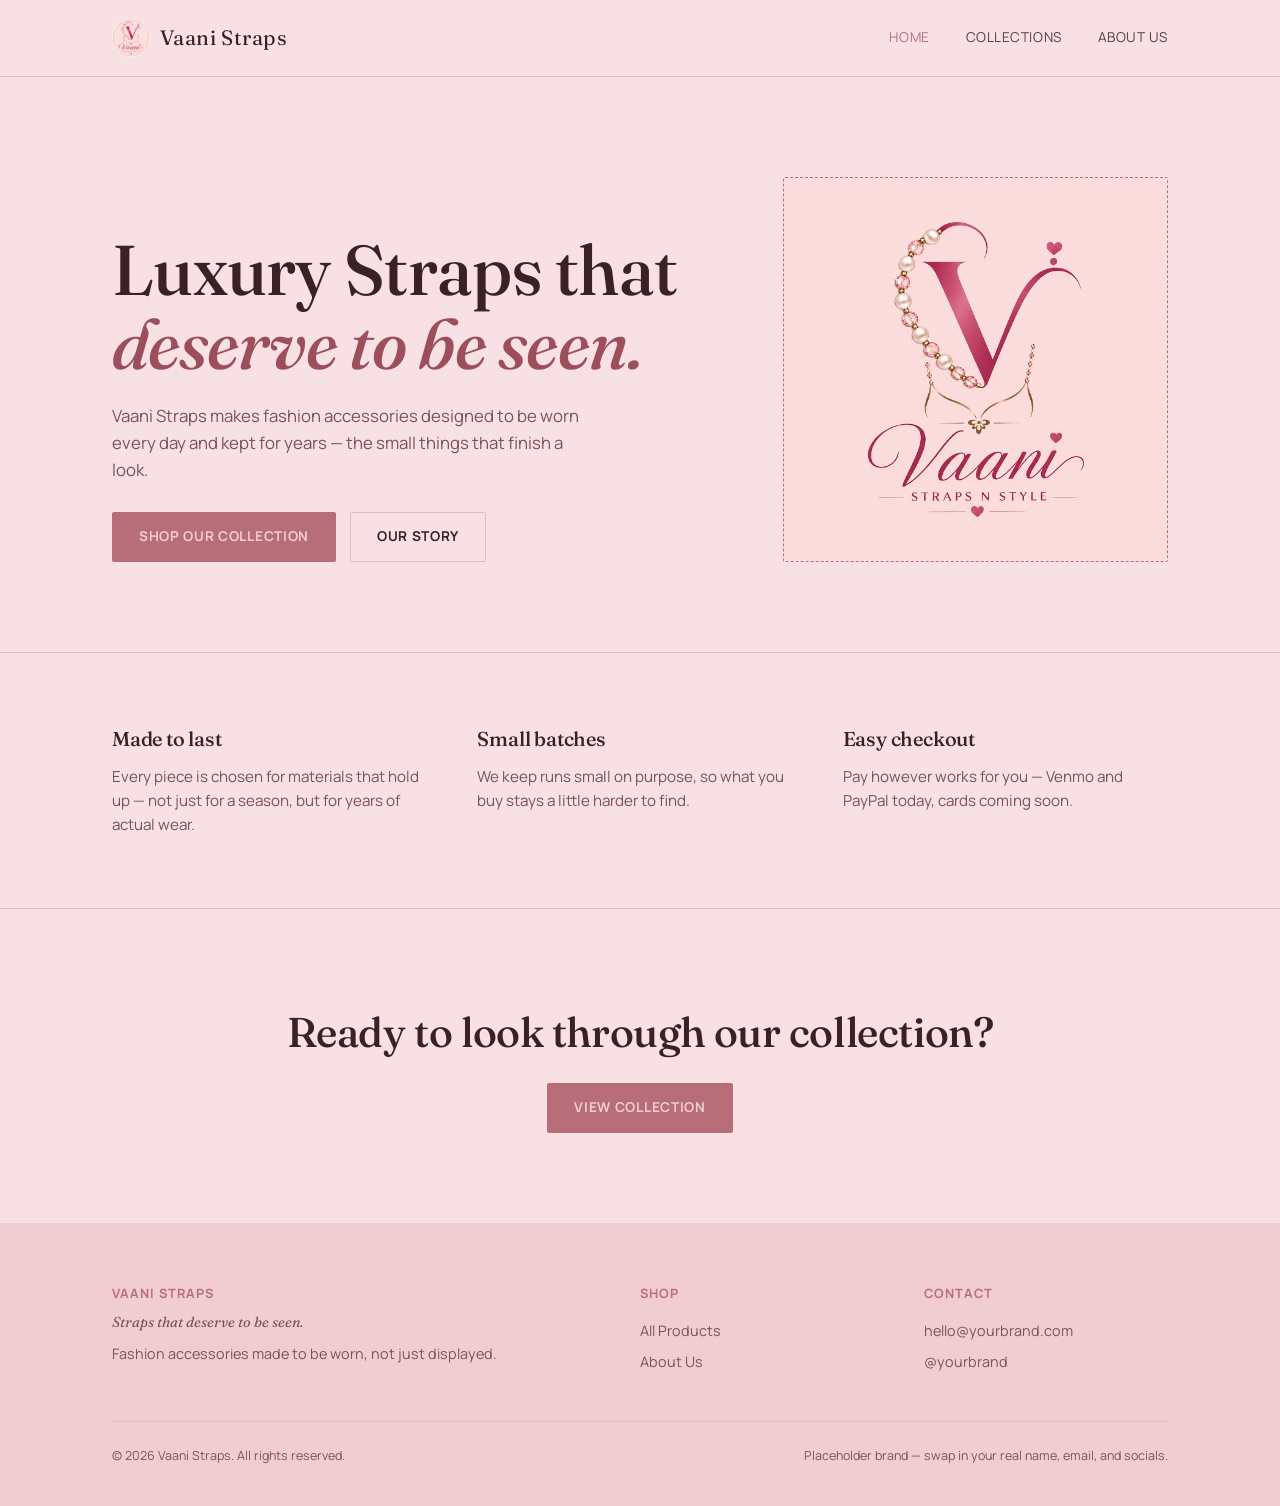
==== index.html @ 4ad02f4d "Initial commit: basic static website structure" ====
<!DOCTYPE html>
<html lang="en">
<head>
<meta charset="UTF-8">
<meta name="viewport" content="width=device-width, initial-scale=1.0">
<title>Vaani Straps — Fashion Accessories</title>
<link rel="preconnect" href="https://fonts.googleapis.com">
<link href="https://fonts.googleapis.com/css2?family=Fraunces:ital,opsz,wght@0,9..144,400;0,9..144,500;0,9..144,600;1,9..144,500&family=Manrope:wght@400;500;700;800&display=swap" rel="stylesheet">
<link rel="stylesheet" href="style.css">
</head>
<body>

<nav class="site-nav">
  <div class="wrap">
    <a href="index.html" class="brand"><img src="images/vaani-icon.jpeg" alt="" class="brand-icon">Vaani Straps</a>
    <button class="nav-toggle" aria-label="Toggle menu">&#9776;</button>
    <ul class="nav-links">
      <li><a href="index.html" class="active">Home</a></li>
      <li><a href="products.html">Collections</a></li>
      <li><a href="about.html">About Us</a></li>
    </ul>
  </div>
</nav>

<section class="hero">
  <div class="wrap">
    <div>
      <h1>Luxury Straps that <em>deserve to be seen.</em></h1>
      <p class="hero-sub">Vaani Straps makes fashion accessories designed to be worn every day and kept for years — the small things that finish a look.</p>
      <div class="btn-row">
        <a href="products.html" class="btn btn-primary">Shop Our Collection</a>
        <a href="about.html" class="btn btn-outline">Our Story</a>
      </div>
    </div>
    <div class="hero-photo-placeholder"><img src="images/vaani-logo.jpeg" alt="Vaani Straps logo"></div>
  </div>
</section>

<section class="features">
  <div class="wrap">
    <div class="feature">
      <h3>Made to last</h3>
      <p>Every piece is chosen for materials that hold up — not just for a season, but for years of actual wear.</p>
    </div>
    <div class="feature">
      <h3>Small batches</h3>
      <p>We keep runs small on purpose, so what you buy stays a little harder to find.</p>
    </div>
    <div class="feature">
      <h3>Easy checkout</h3>
      <p>Pay however works for you — Venmo and PayPal today, cards coming soon.</p>
    </div>
  </div>
</section>

<section class="cta-band">
  <div class="wrap">
    <h2>Ready to look through our collection?</h2>
    <a href="products.html" class="btn btn-primary">View Collection</a>
  </div>
</section>

<footer>
  <div class="wrap">
    <div class="footer-grid">
      <div>
        <h4>Vaani Straps</h4>
        <p class="tagline">Straps that deserve to be seen.</p>
        <p>Fashion accessories made to be worn, not just displayed.</p>
      </div>
      <div>
        <h4>Shop</h4>
        <a href="products.html">All Products</a>
        <a href="about.html">About Us</a>
      </div>
      <div>
        <h4>Contact</h4>
        <a href="mailto:hello@yourbrand.com">hello@yourbrand.com</a>
        <a href="https://instagram.com/yourbrand" target="_blank" rel="noopener">@yourbrand</a>
      </div>
    </div>
    <div class="footer-bottom">
      <span>&copy; 2026 Vaani Straps. All rights reserved.</span>
      <span>Placeholder brand — swap in your real name, email, and socials.</span>
    </div>
  </div>
</footer>

<script src="script.js"></script>
</body>
</html>
---- style.css ----
:root {
  --bg: #F7E1E4;
  --bg-deep: #F1CDD3;
  --card: #FDEEF0;
  --card-line: #E8B9C0;
  --ivory: #3A2126;
  --ivory-dim: #7A5257;
  --brass: #B76E79;
  --brass-bright: #9C4F5B;
  --blush: #D9B8B0;
  --radius: 2px;
}

* { margin: 0; padding: 0; box-sizing: border-box; }

html { scroll-behavior: smooth; }

body {
  background: var(--bg);
  color: var(--ivory);
  font-family: 'Manrope', -apple-system, sans-serif;
  font-weight: 400;
  line-height: 1.6;
  -webkit-font-smoothing: antialiased;
}

h1, h2, h3, .display {
  font-family: 'Fraunces', Georgia, serif;
  font-weight: 500;
  letter-spacing: -0.01em;
  color: var(--ivory);
}

a { color: inherit; text-decoration: none; }

img { max-width: 100%; display: block; }

.wrap {
  max-width: 1120px;
  margin: 0 auto;
  padding: 0 32px;
}

.eyebrow {
  font-family: 'Manrope', sans-serif;
  font-size: 0.72rem;
  letter-spacing: 0.18em;
  text-transform: uppercase;
  color: var(--brass);
  font-weight: 700;
}

.catalog-no {
  font-family: 'Manrope', sans-serif;
  font-size: 0.72rem;
  letter-spacing: 0.1em;
  color: var(--ivory-dim);
}

/* ---------- Nav ---------- */
.site-nav {
  position: sticky;
  top: 0;
  z-index: 50;
  background: rgba(247, 225, 228, 0.92);
  backdrop-filter: blur(6px);
  border-bottom: 1px solid var(--card-line);
}
.site-nav .wrap {
  display: flex;
  align-items: center;
  justify-content: space-between;
  height: 76px;
}
.brand {
  font-family: 'Fraunces', serif;
  font-size: 1.3rem;
  letter-spacing: 0.02em;
  display: flex;
  align-items: center;
  gap: 10px;
}
.brand-icon {
  width: 38px;
  height: 38px;
  border-radius: 50%;
  object-fit: cover;
  display: block;
}
.brand span { color: var(--brass); }
.nav-links {
  display: flex;
  gap: 36px;
  list-style: none;
  font-size: 0.85rem;
  letter-spacing: 0.04em;
  text-transform: uppercase;
}
.nav-links a {
  position: relative;
  padding-bottom: 4px;
  opacity: 0.85;
  transition: opacity 0.2s;
}
.nav-links a:hover { opacity: 1; }
.nav-links a.active { color: var(--brass); opacity: 1; }
.nav-toggle {
  display: none;
  background: none;
  border: none;
  color: var(--ivory);
  font-size: 1.6rem;
  cursor: pointer;
}

@media (max-width: 720px) {
  .nav-links {
    position: absolute;
    top: 76px;
    left: 0;
    right: 0;
    background: var(--bg-deep);
    flex-direction: column;
    gap: 0;
    padding: 8px 0;
    border-bottom: 1px solid var(--card-line);
    display: none;
  }
  .nav-links.open { display: flex; }
  .nav-links a {
    padding: 14px 32px;
    width: 100%;
    display: block;
  }
  .nav-toggle { display: block; }
}

/* ---------- Hero ---------- */
.hero {
  padding: 100px 0 90px;
  border-bottom: 1px solid var(--card-line);
}
.hero .wrap {
  display: grid;
  grid-template-columns: 1.6fr 1fr;
  gap: 56px;
  align-items: end;
}
.hero h1 {
  font-size: clamp(2.6rem, 5.5vw, 4.4rem);
  line-height: 1.05;
}
.hero h1 em {
  font-style: italic;
  color: var(--brass-bright);
}
.hero-sub {
  margin-top: 22px;
  max-width: 480px;
  color: var(--ivory-dim);
  font-size: 1.05rem;
}
.hero-photo-placeholder {
  aspect-ratio: 1 / 1;
  width: 100%;
  border: 1px dashed var(--brass);
  border-radius: var(--radius);
  background: linear-gradient(145deg, var(--card), var(--bg));
  display: flex;
  align-items: center;
  justify-content: center;
  color: var(--ivory-dim);
  font-size: 0.78rem;
  letter-spacing: 0.06em;
  text-transform: uppercase;
  overflow: hidden;
}
.hero-photo-placeholder img {
  width: 100%;
  height: 100%;
  object-fit: cover;
}

@media (max-width: 720px) {
  .hero .wrap { grid-template-columns: 1fr; }
}

/* ---------- Buttons ---------- */
.btn {
  display: inline-flex;
  align-items: center;
  justify-content: center;
  gap: 8px;
  padding: 13px 26px;
  font-size: 0.85rem;
  letter-spacing: 0.05em;
  text-transform: uppercase;
  border-radius: var(--radius);
  cursor: pointer;
  border: 1px solid transparent;
  transition: transform 0.15s, opacity 0.15s;
  font-weight: 700;
}
.btn:hover { transform: translateY(-1px); }
.btn-primary { background: var(--brass); color: var(--bg-deep); }
.btn-primary:hover { background: var(--brass-bright); }
.btn-outline { background: transparent; color: var(--ivory); border-color: var(--card-line); }
.btn-outline:hover { border-color: var(--brass); }
.btn-row { display: flex; flex-wrap: wrap; gap: 14px; margin-top: 28px; }
.btn-pay {
  flex: 1;
  min-width: 140px;
  padding: 11px 18px;
  font-size: 0.78rem;
}

/* ---------- Features strip ---------- */
.features {
  padding: 70px 0;
  border-bottom: 1px solid var(--card-line);
}
.features .wrap {
  display: grid;
  grid-template-columns: repeat(3, 1fr);
  gap: 40px;
}
.feature .catalog-no { display: block; margin-bottom: 14px; color: var(--brass); }
.feature h3 { font-size: 1.25rem; margin-bottom: 10px; }
.feature p { color: var(--ivory-dim); font-size: 0.95rem; }
@media (max-width: 720px) {
  .features .wrap { grid-template-columns: 1fr; gap: 36px; }
}

/* ---------- CTA band ---------- */
.cta-band {
  padding: 90px 0;
  text-align: center;
}
.cta-band h2 { font-size: clamp(1.8rem, 4vw, 2.6rem); margin-bottom: 18px; }
.cta-band p { color: var(--ivory-dim); max-width: 480px; margin: 0 auto 30px; }

/* ---------- Products page ---------- */
.page-header {
  padding: 64px 0 40px;
  border-bottom: 1px solid var(--card-line);
}
.page-header .eyebrow { display: block; margin-bottom: 14px; }
.page-header h1 { font-size: clamp(2.2rem, 4.5vw, 3.2rem); }
.page-header p { margin-top: 16px; max-width: 520px; color: var(--ivory-dim); }

.category-nav {
  position: sticky;
  top: 76px;
  z-index: 40;
  background: var(--bg);
  border-bottom: 1px solid var(--card-line);
  overflow-x: auto;
}
.category-nav .wrap {
  display: flex;
  gap: 30px;
  padding-top: 18px;
  padding-bottom: 18px;
  font-size: 0.8rem;
  letter-spacing: 0.06em;
  text-transform: uppercase;
  white-space: nowrap;
}
.tab-btn {
  background: none;
  border: none;
  padding: 6px 0 10px;
  color: var(--ivory-dim);
  font-family: 'Manrope', sans-serif;
  font-size: 0.8rem;
  letter-spacing: 0.06em;
  text-transform: uppercase;
  cursor: pointer;
  border-bottom: 2px solid transparent;
  transition: color 0.15s, border-color 0.15s;
}
.tab-btn:hover { color: var(--ivory); }
.tab-btn.active {
  color: var(--brass);
  border-bottom-color: var(--brass);
  font-weight: 700;
}
.tab-panel { display: none; }
.tab-panel.active { display: block; }

.category-section { padding: 70px 0; border-bottom: 1px solid var(--card-line); }
.category-section:last-of-type { border-bottom: none; }
.category-title {
  display: flex;
  align-items: baseline;
  gap: 18px;
  margin-bottom: 42px;
}
.category-title h2 { font-size: 2rem; }
.category-title .catalog-no { color: var(--brass); }

.product-grid {
  display: grid;
  grid-template-columns: repeat(3, 1fr);
  gap: 36px;
}
@media (max-width: 960px) {
  .product-grid { grid-template-columns: repeat(2, 1fr); }
}
@media (max-width: 640px) {
  .product-grid { grid-template-columns: 1fr; }
}

.product-card {
  background: var(--card);
  border: 1px solid var(--card-line);
  border-radius: var(--radius);
  overflow: hidden;
  display: flex;
  flex-direction: column;
}
.product-image {
  aspect-ratio: 4 / 5;
  background: linear-gradient(145deg, var(--bg-deep), var(--card));
  display: flex;
  align-items: center;
  justify-content: center;
  color: var(--ivory-dim);
  font-size: 0.78rem;
  letter-spacing: 0.06em;
  text-transform: uppercase;
  border-bottom: 1px solid var(--card-line);
  overflow: hidden;
}
.product-image img {
  width: 100%;
  height: 100%;
  object-fit: cover;
}
.product-body { padding: 22px 24px 26px; flex: 1; display: flex; flex-direction: column; }
.product-body .catalog-no { margin-bottom: 8px; }
.product-body h3 { font-size: 1.15rem; margin-bottom: 6px; }
.product-price { color: var(--brass-bright); font-weight: 700; font-family: 'Manrope', sans-serif; margin-bottom: 10px; }
.product-desc { color: var(--ivory-dim); font-size: 0.9rem; flex: 1; margin-bottom: 18px; }

/* ---------- About page ---------- */
.story {
  padding: 80px 0;
  display: grid;
  grid-template-columns: 1fr 1fr;
  gap: 64px;
  align-items: center;
  border-bottom: 1px solid var(--card-line);
}
.story-image {
  aspect-ratio: 4/5;
  background: linear-gradient(160deg, var(--bg-deep), var(--card));
  border: 1px solid var(--card-line);
  display: flex;
  align-items: center;
  justify-content: center;
  color: var(--ivory-dim);
  font-size: 0.78rem;
  text-transform: uppercase;
  letter-spacing: 0.06em;
}
.story h2 { font-size: clamp(1.8rem, 3.5vw, 2.4rem); margin-bottom: 20px; }
.story p { color: var(--ivory-dim); margin-bottom: 16px; }
.pull-quote {
  font-family: 'Fraunces', serif;
  font-style: italic;
  font-size: 1.4rem;
  color: var(--ivory);
  border-left: 1px solid var(--brass);
  padding-left: 24px;
  margin: 30px 0;
}
@media (max-width: 720px) {
  .story { grid-template-columns: 1fr; }
}

.values {
  padding: 80px 0;
  display: grid;
  grid-template-columns: repeat(3, 1fr);
  gap: 40px;
}
@media (max-width: 720px) {
  .values { grid-template-columns: 1fr; gap: 36px; }
}

/* ---------- Footer ---------- */
footer {
  background: var(--bg-deep);
  padding: 60px 0 40px;
}
.footer-grid {
  display: grid;
  grid-template-columns: 2fr 1fr 1fr;
  gap: 40px;
  margin-bottom: 40px;
}
.footer-grid h4 {
  font-size: 0.8rem;
  letter-spacing: 0.08em;
  text-transform: uppercase;
  color: var(--brass);
  margin-bottom: 16px;
}
.tagline {
  font-family: 'Fraunces', serif;
  font-style: italic;
  font-size: 1rem;
  color: var(--ivory);
  margin-top: -8px;
  margin-bottom: 16px;
}
.footer-grid p, .footer-grid a { color: var(--ivory-dim); font-size: 0.9rem; display: block; margin-bottom: 8px; }
.footer-grid a:hover { color: var(--brass); }
.footer-bottom {
  border-top: 1px solid var(--card-line);
  padding-top: 24px;
  font-size: 0.78rem;
  color: var(--ivory-dim);
  display: flex;
  justify-content: space-between;
  flex-wrap: wrap;
  gap: 12px;
}
@media (max-width: 720px) {
  .footer-grid { grid-template-columns: 1fr; gap: 28px; }
}

.placeholder-note {
  background: var(--bg-deep);
  border: 1px dashed var(--brass);
  color: var(--brass-bright);
  font-size: 0.78rem;
  padding: 10px 16px;
  border-radius: var(--radius);
  margin-bottom: 24px;
}
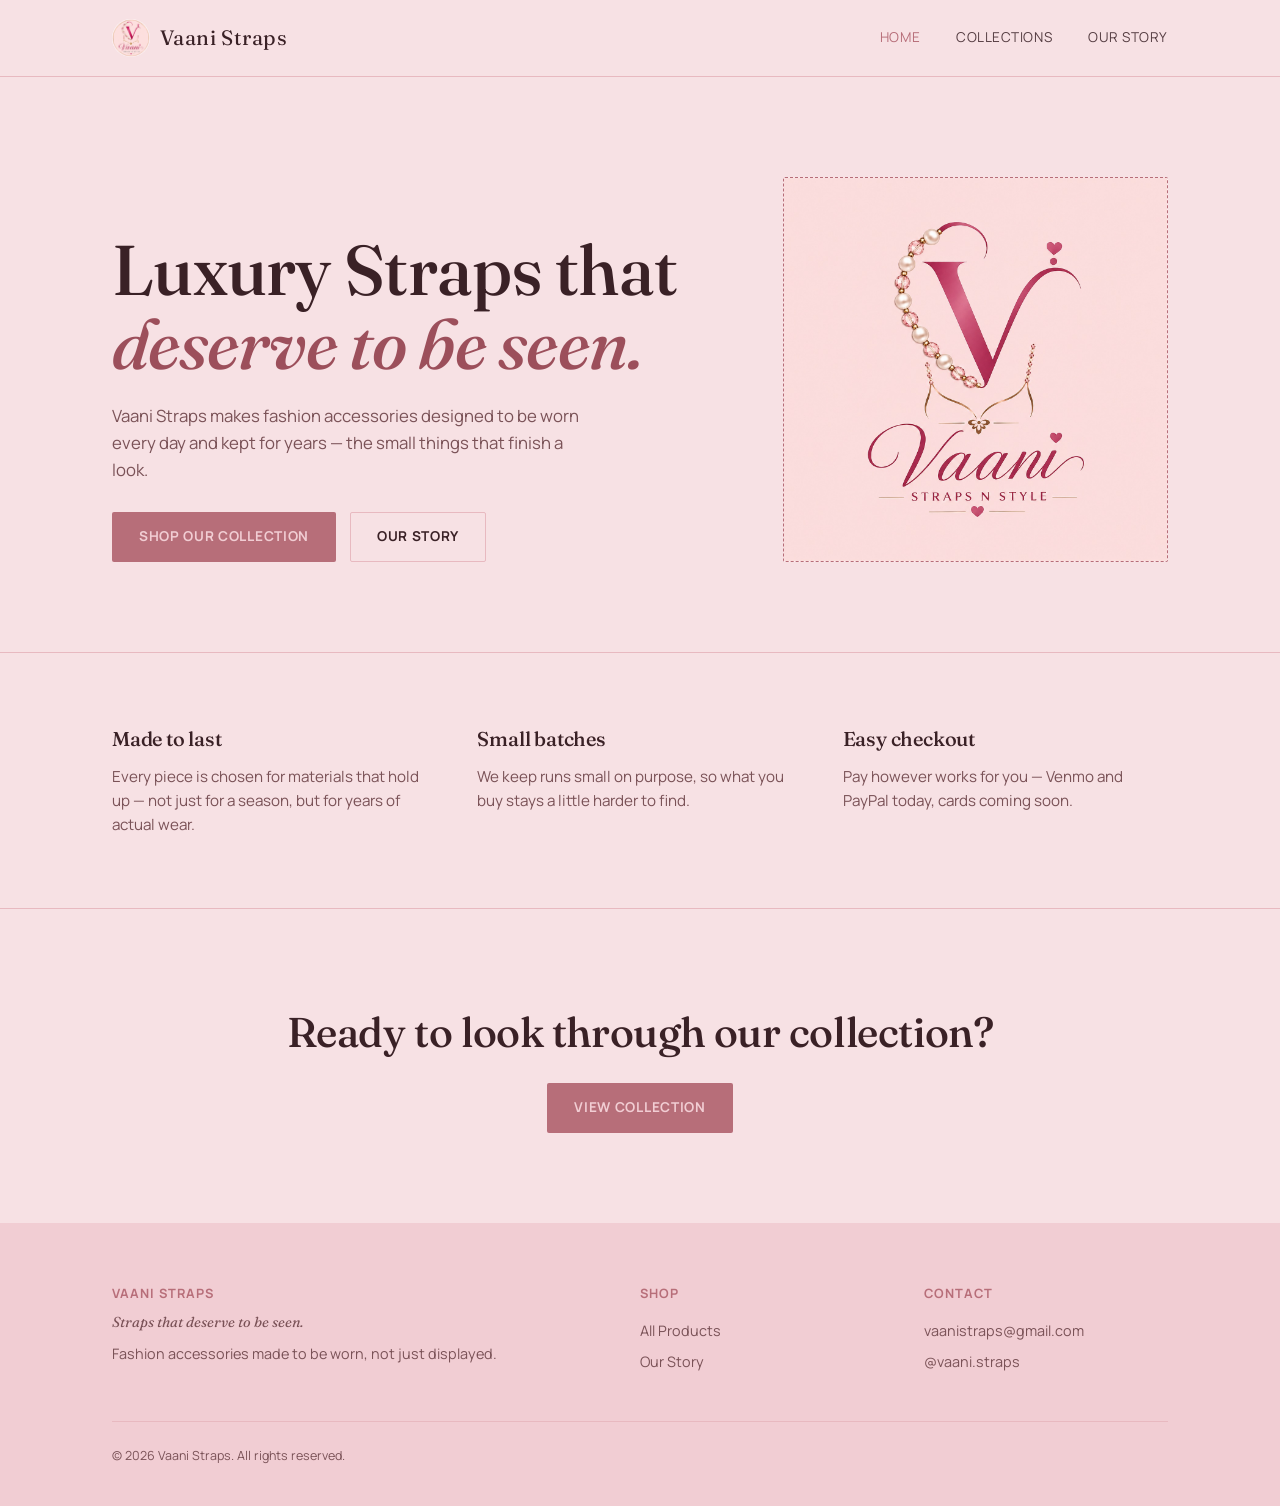
==== commit bb441ab6: "Main brach commit for static page evangelization" ====
--- a/index.html
+++ b/index.html
@@ -17,7 +17,7 @@
     <ul class="nav-links">
       <li><a href="index.html" class="active">Home</a></li>
       <li><a href="products.html">Collections</a></li>
-      <li><a href="about.html">About Us</a></li>
+      <li><a href="about.html">Our Story</a></li>
     </ul>
   </div>
 </nav>
@@ -71,17 +71,16 @@
       <div>
         <h4>Shop</h4>
         <a href="products.html">All Products</a>
-        <a href="about.html">About Us</a>
+        <a href="about.html">Our Story</a>
       </div>
       <div>
         <h4>Contact</h4>
-        <a href="mailto:hello@yourbrand.com">hello@yourbrand.com</a>
-        <a href="https://instagram.com/yourbrand" target="_blank" rel="noopener">@yourbrand</a>
+        <a href="mailto:vaanistraps@gmail.com">vaanistraps@gmail.com</a>
+        <a href="https://instagram.com/vaani.straps" target="_blank" rel="noopener">@vaani.straps</a>
       </div>
     </div>
     <div class="footer-bottom">
       <span>&copy; 2026 Vaani Straps. All rights reserved.</span>
-      <span>Placeholder brand — swap in your real name, email, and socials.</span>
     </div>
   </div>
 </footer>
--- a/style.css
+++ b/style.css
@@ -213,6 +213,13 @@
   padding: 11px 18px;
   font-size: 0.78rem;
 }
+.btn-add-cart {
+  flex: 1;
+  width: 100%;
+  cursor: default;
+  opacity: 0.7;
+  pointer-events: none;
+}
 
 /* ---------- Features strip ---------- */
 .features {
@@ -331,11 +338,46 @@
   text-transform: uppercase;
   border-bottom: 1px solid var(--card-line);
   overflow: hidden;
+  position: relative;
 }
 .product-image img {
   width: 100%;
   height: 100%;
   object-fit: cover;
+}
+
+/* ---------- Product image toggle (On Model / Straps) ---------- */
+.image-toggle {
+  position: absolute;
+  bottom: 12px;
+  left: 50%;
+  transform: translateX(-50%);
+  display: flex;
+  background: rgba(58, 33, 38, 0.6);
+  backdrop-filter: blur(3px);
+  border-radius: 999px;
+  padding: 3px;
+  gap: 2px;
+}
+.img-toggle-btn {
+  border: none;
+  background: transparent;
+  color: #fff;
+  font-family: 'Manrope', sans-serif;
+  font-size: 0.62rem;
+  letter-spacing: 0.04em;
+  text-transform: uppercase;
+  padding: 6px 12px;
+  border-radius: 999px;
+  cursor: pointer;
+  transition: background 0.15s, color 0.15s;
+  white-space: nowrap;
+}
+.img-toggle-btn:hover { color: var(--brass); }
+.img-toggle-btn.active {
+  background: var(--brass);
+  color: var(--bg-deep);
+  font-weight: 700;
 }
 .product-body { padding: 22px 24px 26px; flex: 1; display: flex; flex-direction: column; }
 .product-body .catalog-no { margin-bottom: 8px; }
@@ -346,23 +388,11 @@
 /* ---------- About page ---------- */
 .story {
   padding: 80px 0;
-  display: grid;
-  grid-template-columns: 1fr 1fr;
-  gap: 64px;
-  align-items: center;
-  border-bottom: 1px solid var(--card-line);
-}
-.story-image {
-  aspect-ratio: 4/5;
-  background: linear-gradient(160deg, var(--bg-deep), var(--card));
-  border: 1px solid var(--card-line);
-  display: flex;
-  align-items: center;
-  justify-content: center;
-  color: var(--ivory-dim);
-  font-size: 0.78rem;
-  text-transform: uppercase;
-  letter-spacing: 0.06em;
+  border-bottom: 1px solid var(--card-line);
+}
+.story .wrap > div {
+  max-width: 640px;
+  margin: 0 auto;
 }
 .story h2 { font-size: clamp(1.8rem, 3.5vw, 2.4rem); margin-bottom: 20px; }
 .story p { color: var(--ivory-dim); margin-bottom: 16px; }
@@ -375,10 +405,6 @@
   padding-left: 24px;
   margin: 30px 0;
 }
-@media (max-width: 720px) {
-  .story { grid-template-columns: 1fr; }
-}
-
 .values {
   padding: 80px 0;
   display: grid;
@@ -430,13 +456,3 @@
 @media (max-width: 720px) {
   .footer-grid { grid-template-columns: 1fr; gap: 28px; }
 }
-
-.placeholder-note {
-  background: var(--bg-deep);
-  border: 1px dashed var(--brass);
-  color: var(--brass-bright);
-  font-size: 0.78rem;
-  padding: 10px 16px;
-  border-radius: var(--radius);
-  margin-bottom: 24px;
-}
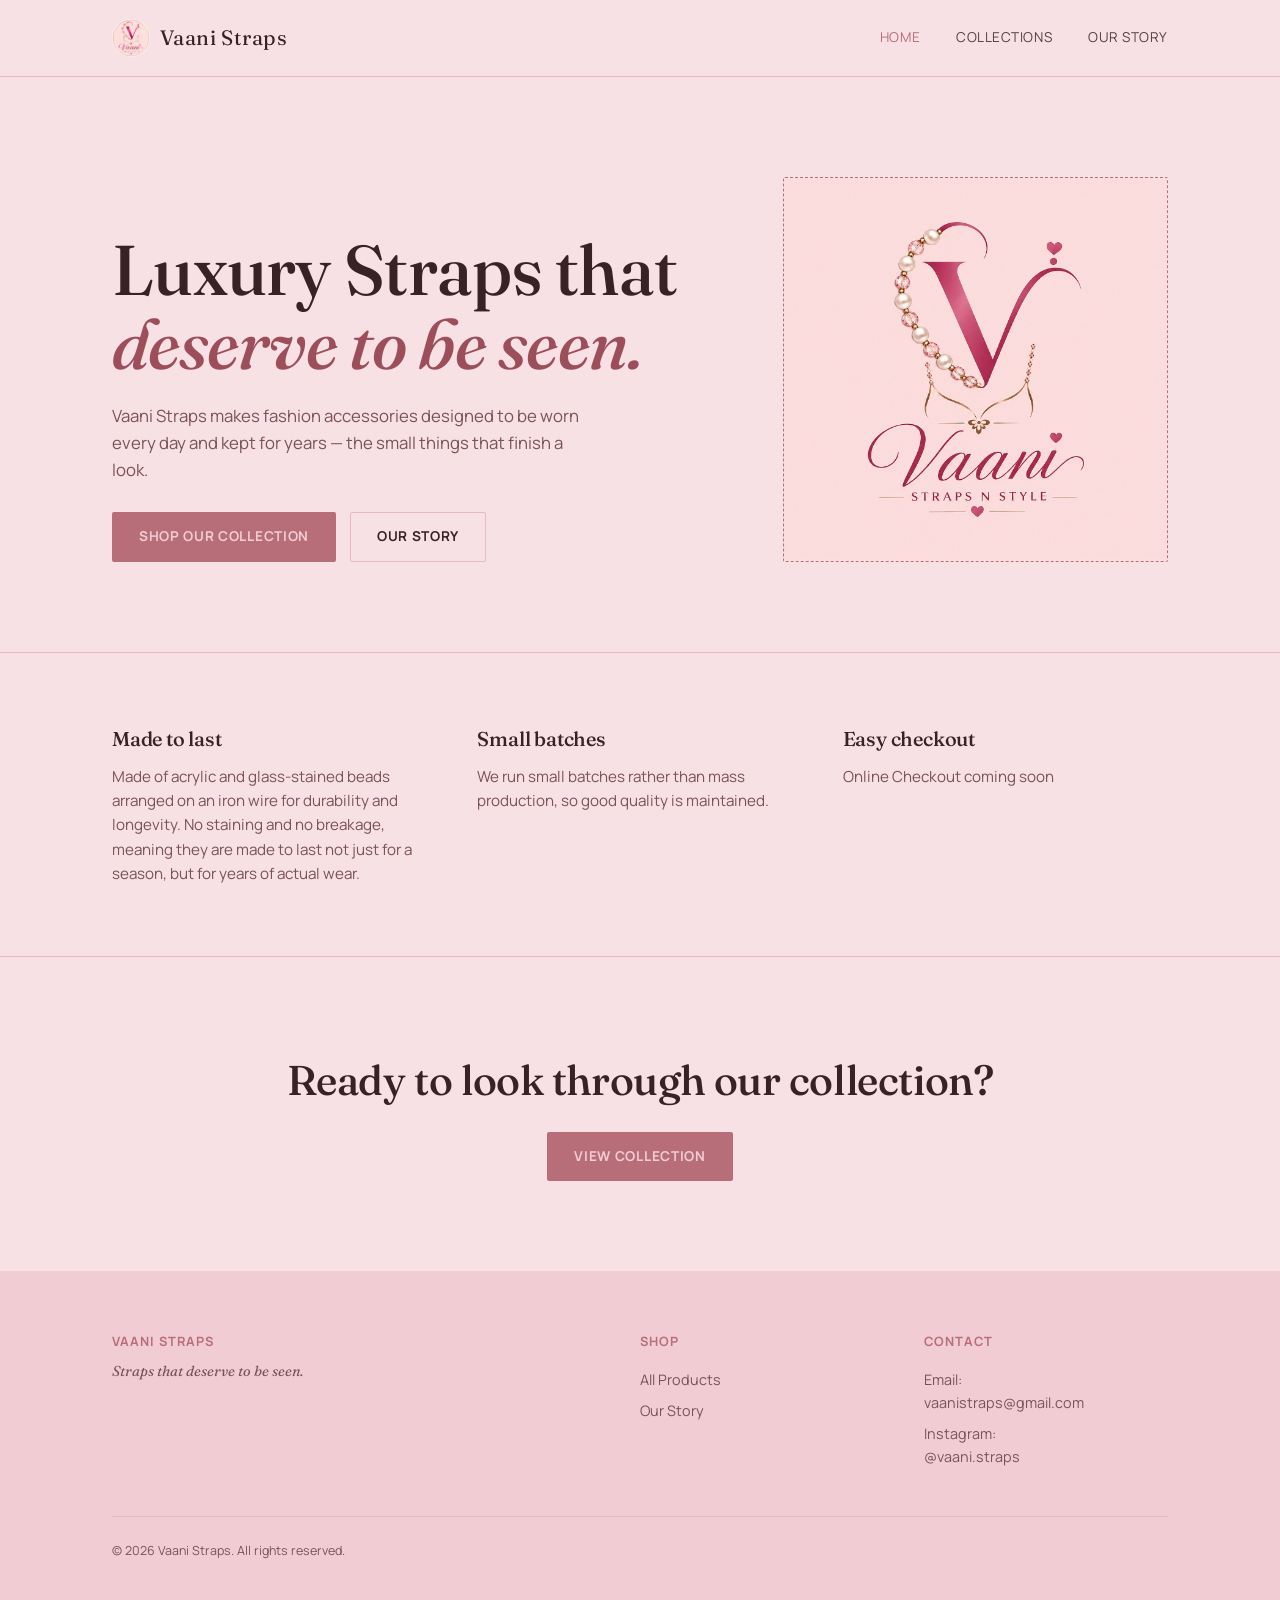
==== commit a66a9ab1: "Changes for the static website with the static resources changed" ====
--- a/index.html
+++ b/index.html
@@ -40,15 +40,15 @@
   <div class="wrap">
     <div class="feature">
       <h3>Made to last</h3>
-      <p>Every piece is chosen for materials that hold up — not just for a season, but for years of actual wear.</p>
+      <p>Made of acrylic and glass-stained beads arranged on an iron wire for durability and longevity. No staining and no breakage, meaning they are made to last not just for a season, but for years of actual wear.</p>
     </div>
     <div class="feature">
       <h3>Small batches</h3>
-      <p>We keep runs small on purpose, so what you buy stays a little harder to find.</p>
+      <p>We run small batches rather than mass production, so good quality is maintained.</p>
     </div>
     <div class="feature">
       <h3>Easy checkout</h3>
-      <p>Pay however works for you — Venmo and PayPal today, cards coming soon.</p>
+      <p>Online Checkout coming soon</p>
     </div>
   </div>
 </section>
@@ -66,7 +66,6 @@
       <div>
         <h4>Vaani Straps</h4>
         <p class="tagline">Straps that deserve to be seen.</p>
-        <p>Fashion accessories made to be worn, not just displayed.</p>
       </div>
       <div>
         <h4>Shop</h4>
@@ -75,8 +74,8 @@
       </div>
       <div>
         <h4>Contact</h4>
-        <a href="mailto:vaanistraps@gmail.com">vaanistraps@gmail.com</a>
-        <a href="https://instagram.com/vaani.straps" target="_blank" rel="noopener">@vaani.straps</a>
+        <p class="contact-row"><span class="contact-label">Email:</span><a href="mailto:vaanistraps@gmail.com">vaanistraps@gmail.com</a></p>
+        <p class="contact-row"><span class="contact-label">Instagram:</span><a href="https://instagram.com/vaani.straps" target="_blank" rel="noopener">@vaani.straps</a></p>
       </div>
     </div>
     <div class="footer-bottom">
--- a/style.css
+++ b/style.css
@@ -306,6 +306,19 @@
 .category-title h2 { font-size: 2rem; }
 .category-title .catalog-no { color: var(--brass); }
 
+.arm-cuff-hero {
+  max-width: 420px;
+  margin: 0 auto 42px;
+  border-radius: var(--radius);
+  overflow: hidden;
+  border: 1px solid var(--card-line);
+}
+.arm-cuff-hero img {
+  width: 100%;
+  display: block;
+  object-fit: cover;
+}
+
 .product-grid {
   display: grid;
   grid-template-columns: repeat(3, 1fr);
@@ -405,6 +418,17 @@
   padding-left: 24px;
   margin: 30px 0;
 }
+.pull-quote-list {
+  font-family: 'Fraunces', serif;
+  font-style: italic;
+  font-size: 1.1rem;
+  color: var(--ivory);
+  border-left: 1px solid var(--brass);
+  padding-left: 48px;
+  margin: -12px 0 30px 0;
+}
+.pull-quote-list li { margin-bottom: 4px; }
+.pull-quote-list li::marker { color: var(--brass); }
 .values {
   padding: 80px 0;
   display: grid;
@@ -443,6 +467,9 @@
 }
 .footer-grid p, .footer-grid a { color: var(--ivory-dim); font-size: 0.9rem; display: block; margin-bottom: 8px; }
 .footer-grid a:hover { color: var(--brass); }
+.contact-row { display: flex; margin-bottom: 8px; }
+.contact-row .contact-label { flex: 0 0 78px; }
+.contact-row a { margin-bottom: 0; }
 .footer-bottom {
   border-top: 1px solid var(--card-line);
   padding-top: 24px;
